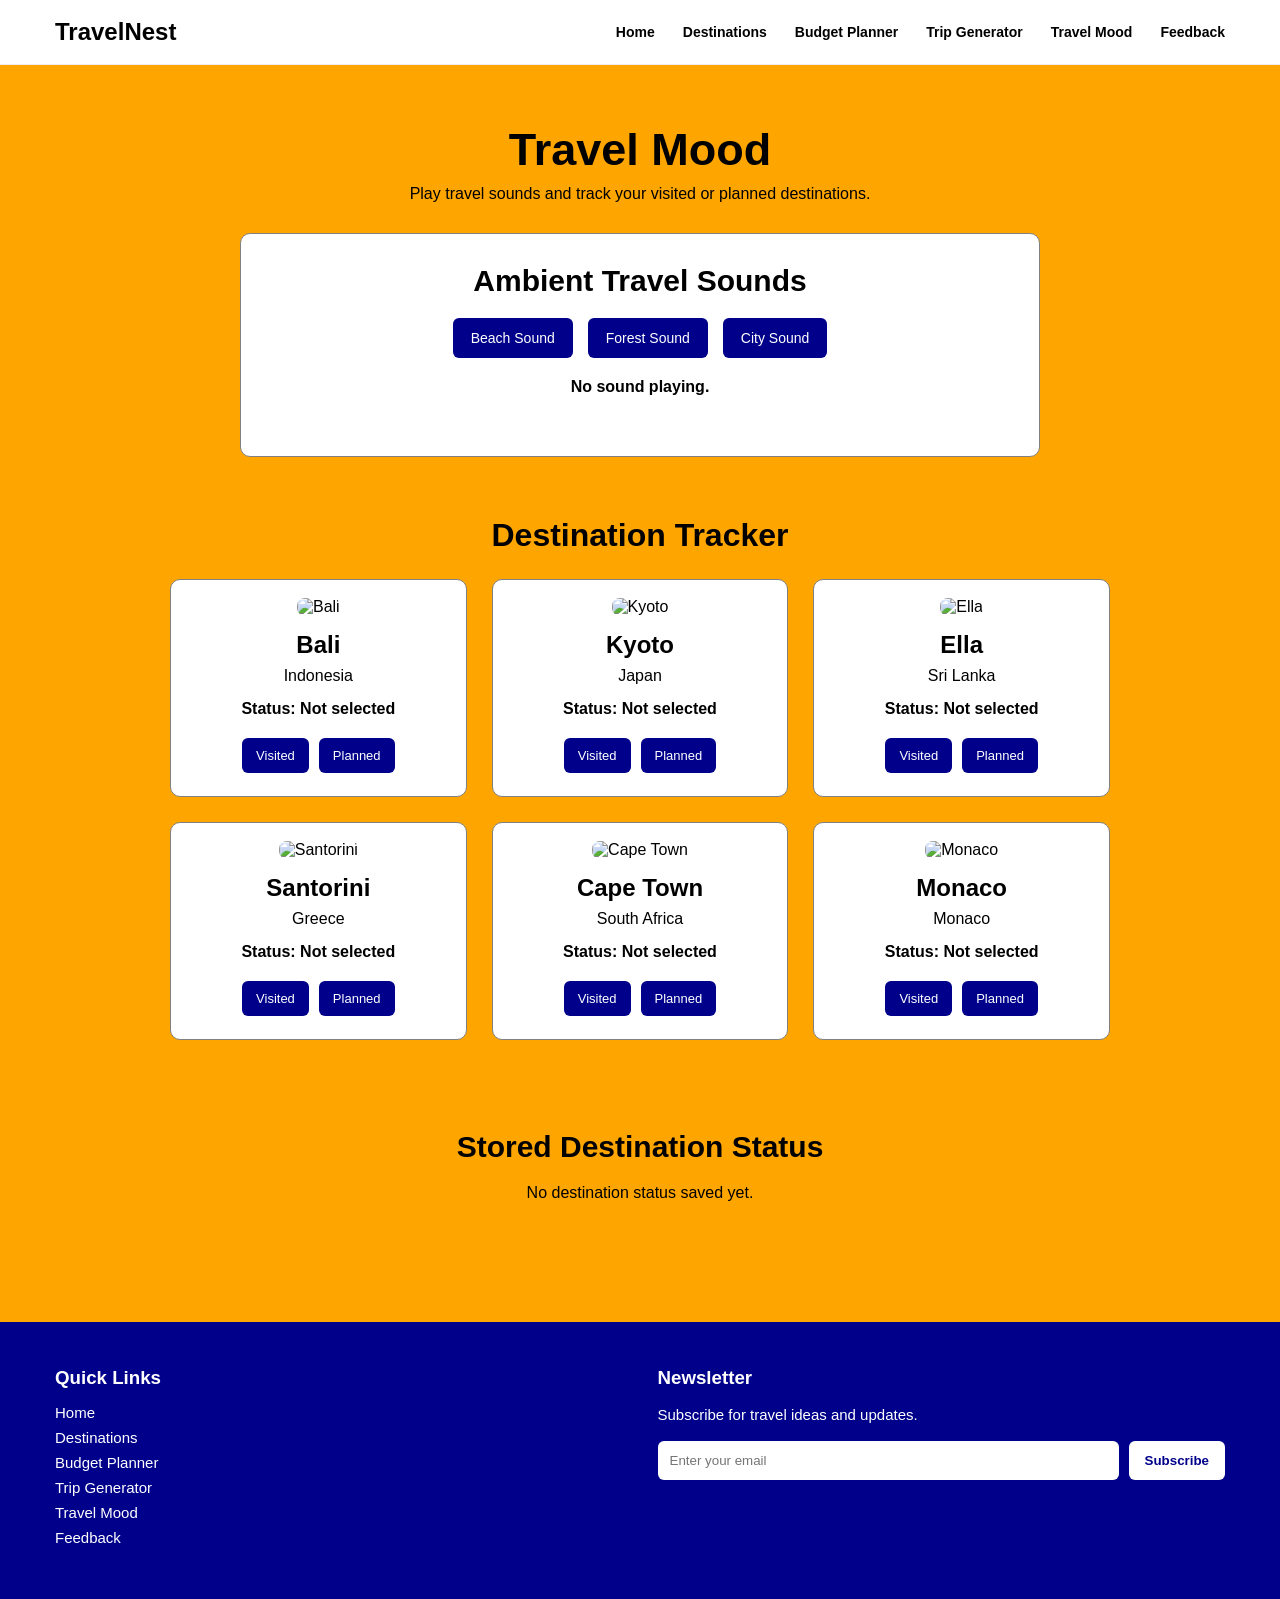
==== mood.html @ edeebd44 "Add files via upload" ====
<!DOCTYPE html>
<html lang="en">

<head>
    <meta charset="UTF-8">
    <meta name="viewport" content="width=device-width, initial-scale=1.0">
    <title>TravelNest | Travel Mood</title>
    <link rel="stylesheet" href="style.css">
</head>

<body>

    <header class="header">
        <nav class="navbar">
            <a href="index.html" class="logo">TravelNest</a>

            <ul class="nav-links" id="navLinks">
                <li><a href="index.html">Home</a></li>
                <li><a href="destinations.html">Destinations</a></li>
                <li><a href="budget.html">Budget Planner</a></li>
                <li><a href="generator.html">Trip Generator</a></li>
                <li><a href="mood.html">Travel Mood</a></li>
                <li><a href="feedback.html">Feedback</a></li>
            </ul>

            <button class="hamburger" id="hamburger" aria-label="Open navigation menu">
                <span></span>
                <span></span>
                <span></span>
            </button>
        </nav>
    </header>

    <section class="mood-section">
        <h1>Travel Mood</h1>
        <p>Play travel sounds and track your visited or planned destinations.</p>

        <div class="sound-box">
            <h2>Ambient Travel Sounds</h2>

            <div class="sound-buttons">
                <button id="beachBtn" type="button">Beach Sound</button>
                <button id="forestBtn" type="button">Forest Sound</button>
                <button id="cityBtn" type="button">City Sound</button>
            </div>

            <p id="soundStatus">No sound playing.</p>

            <audio id="beachSound" src="sounds/beach.mp3" loop></audio>
            <audio id="forestSound" src="sounds/forest.mp3" loop></audio>
            <audio id="citySound" src="sounds/city.mp3" loop></audio>
        </div>

        <div class="tracker-section">
            <h2>Destination Tracker</h2>

            <div class="tracker-grid" id="trackerGrid">
                <!-- JavaScript adds tracker cards here -->
            </div>
        </div>

        <div class="stored-tracker-section">
            <h2>Stored Destination Status</h2>
            <div id="storedTrackerBox"></div>
        </div>
    </section>

    <footer class="footer">
    <div class="footer-content">
        <div class="footer-links">
            <h3>Quick Links</h3>
            <a href="index.html">Home</a>
            <a href="destinations.html">Destinations</a>
            <a href="budget.html">Budget Planner</a>
            <a href="generator.html">Trip Generator</a>
            <a href="mood.html">Travel Mood</a>
            <a href="feedback.html">Feedback</a>
        </div>

        <div class="footer-newsletter">
            <h3>Newsletter</h3>
            <p>Subscribe for travel ideas and updates.</p>

            <form id="newsletterForm">
                <input type="email" id="newsletterEmail" placeholder="Enter your email">
                <button type="submit">Subscribe</button>
            </form>

            <p id="newsletterMessage"></p>
        </div>
    </div>
    </footer>

    <script src="main.js"></script>
    <script src="mood.js"></script>
</body>

</html>
---- style.css ----
*
{
    margin: 0;
    padding: 0;
    box-sizing: border-box;
}

body
{
    font-family: Arial, sans-serif;
    color: black;
    background-color: white;
}

/* Header */
.header
{
    width: 100%;
    background-color: white;
    border-bottom: 1px solid #eeeeee;
}

.navbar
{
    max-width: 1280px;
    margin: 0 auto;
    padding: 18px 55px;
    display: flex;
    justify-content: space-between;
    align-items: center;
}

.logo
{
    font-size: 24px;
    font-weight: 800;
    color: black;
    text-decoration: none;
}

.nav-links
{
    display: flex;
    align-items: center;
    gap: 28px;
    list-style: none;
}

.nav-links a
{
    color: black;
    text-decoration: none;
    font-size: 14px;
    font-weight: 600;
}

.nav-links a:hover
{
    color: darkblue;
}

/* Hamburger */
.hamburger
{
    display: none;
    width: 38px;
    height: 32px;
    background: none;
    border: none;
    cursor: pointer;
}

.hamburger span
{
    display: block;
    width: 26px;
    height: 3px;
    background-color: black;
    margin: 5px auto;
}

/* Hero Section */
.hero-section
{
    max-width: 1280px;
    margin: 0 auto;
    display: grid;
    grid-template-columns: 1fr 1fr;
    align-items: center;
    min-height: 40vh;
    padding: 70px 55px;
    gap: 40px;
    background-color: white;
}

.hero-text h1
{
    font-size: 48px;
    line-height: 1.1;
    font-weight: 600;
    margin-bottom: 18px;
}

.hero-text p
{
    color: black;
    font-size: 16px;
    line-height: 1.5;
    margin-bottom: 20px;
}

.view-btn
{
    display: inline-block;
    background-color: black;
    color: white;
    text-decoration: none;
    font-size: 12px;
    padding: 10px 15px;
    border-radius: 5px;
}

.view-btn:hover
{
    background-color: darkblue;
}

.hero-image img
{
    width: 700px;
    height: 500px;
    object-fit: cover;
    border-radius: 8px;
}

/* Destination of the Day */
.destination-day-section
{
    width: 100%;
    background-color: orange;
    text-align: center;
    padding: 70px 20px;
    margin-top: 40px;
}

.destination-day-section h2
{
    font-size: 42px;
    line-height: 1.1;
    font-weight: 700;
    margin-bottom: 10px;
    color: black;
}

.destination-day-section p
{
    font-size: 15px;
    margin-bottom: 35px;
    color: black;
}

.destination-card
{
    width: 650px;
    max-width: 90%;
    margin: 0 auto;
    color: black;
    text-align: center;
}

.destination-day-img
{
    width: 100%;
    height: 360px;
    object-fit: cover;
    border-radius: 8px;
    margin-bottom: 22px;
}

.destination-card h3
{
    font-size: 30px;
    margin-bottom: 12px;
    color: black;
}

.destination-card p
{
    color: black;
    font-size: 15px;
    line-height: 1.5;
}

/* Mobile */
@media screen and (max-width: 768px)
{
    .navbar
    {
        padding: 16px 25px;
    }

    .hamburger
    {
        display: block;
    }

    .nav-links
    {
        position: absolute;
        top: 65px;
        left: 0;
        width: 100%;
        background-color: white;
        flex-direction: column;
        gap: 18px;
        padding: 25px 0;
        display: none;
        border-bottom: 1px solid #eeeeee;
    }

    .nav-links.active
    {
        display: flex;
    }

    .hero-section
    {
        grid-template-columns: 1fr;
        min-height: auto;
        padding: 45px 25px;
        gap: 25px;
    }

    .hero-text h1
    {
        font-size: 32px;
    }

    .hero-text p
    {
        font-size: 15px;
    }

    .hero-image img
    {
        width: 100%;
        height: 260px;
    }

    .destination-day-section
    {
        padding: 50px 20px;
        margin-top: 20px;
    }

    .destination-day-section h2
    {
        font-size: 32px;
    }

    .destination-card
    {
        width: 100%;
        max-width: 100%;
    }

    .destination-day-img
    {
        width: 100%;
        height: 220px;
    }
}

/* Destination Page */
.destinations-section
{
    padding: 60px 55px;
    text-align: center;
    background-color: orange;
}

.destinations-section h1
{
    font-size: 45px;
    line-height: 1.1;
    font-weight: 700;
    margin-bottom: 25px;
    color: black;
}

.filter-box
{
    width: 800px;
    max-width: 100%;
    margin: 0 auto 40px;
    background-color: white;
    padding: 25px;
    border-radius: 10px;
    border: 1px solid grey;
}

.filter-box select
{
    width: 100%;
    padding: 14px 16px;
    border: 1px solid #cccccc;
    border-radius: 6px;
    font-family: Arial, sans-serif;
    font-size: 15px;
    background-color: white;
    cursor: pointer;
}

/* Destination Cards */
.destination-grid
{
    width: 1000px;
    max-width: 100%;
    margin: 0 auto;
    display: grid;
    grid-template-columns: repeat(3, 1fr);
    gap: 28px;
}

.destination-item
{
    background-color: white;
    border-radius: 10px;
    overflow: hidden;
    text-align: center;
    border: 1px solid grey;
    cursor: pointer;
}

.destination-item:hover
{
    transform: translateY(-5px);
}

.destination-item img
{
    width: 100%;
    height: 230px;
    object-fit: cover;
}

.destination-item h2
{
    font-size: 24px;
    font-weight: 700;
    margin-top: 18px;
    margin-bottom: 8px;
    color: black;
}

.destination-item p
{
    color: black;
    font-size: 15px;
    margin-bottom: 22px;
}

/* Modal */
.modal
{
    display: none;
    position: fixed;
    z-index: 2000;
    left: 0;
    top: 0;
    width: 100%;
    height: 100vh;
    background-color: rgba(0, 0, 0, 0.65);
}

.modal-content
{
    background-color: white;
    width: 620px;
    max-width: 90%;
    margin: 80px auto;
    padding: 30px;
    border-radius: 10px;
    position: relative;
    text-align: left;
    border: 1px solid grey;
}

.close-btn
{
    position: absolute;
    top: 12px;
    right: 18px;
    font-size: 32px;
    font-weight: bold;
    cursor: pointer;
    color: black;
}

.close-btn:hover
{
    color: darkblue;
}

.modal-content h2
{
    font-size: 32px;
    margin-bottom: 12px;
    color: black;
}

.modal-content p
{
    color: black;
    font-size: 15px;
    line-height: 1.6;
    margin-bottom: 18px;
}

.modal-content h3
{
    font-size: 20px;
    margin-top: 20px;
    margin-bottom: 10px;
    color: black;
}

.modal-content ul
{
    padding-left: 22px;
    margin-bottom: 18px;
}

.modal-content li
{
    margin-bottom: 6px;
}

.cost-table
{
    width: 100%;
    border-collapse: collapse;
    margin-top: 10px;
}

.cost-table th,
.cost-table td
{
    border: 1px solid grey;
    padding: 12px;
    font-size: 14px;
}

.cost-table th
{
    background-color: darkblue;
    color: white;
}

/* Mobile */
@media screen and (max-width: 750px)
{
    .destinations-section
    {
        padding: 40px 20px;
    }

    .destinations-section h1
    {
        font-size: 35px;
    }

    .filter-box
    {
        width: 100%;
        max-width: 100%;
        padding: 22px;
    }

    .destination-grid
    {
        width: 100%;
        grid-template-columns: 1fr;
        gap: 22px;
    }

    .destination-item img
    {
        height: 240px;
    }

    .modal-content
    {
        margin: 50px auto;
        padding: 24px;
    }
}

/* Budget Planner Page */
.budget-section
{
    padding: 60px 55px;
    text-align: center;
    background-color: orange;
}

.budget-section h1
{
    font-size: 45px;
    line-height: 1.1;
    font-weight: 700;
    margin-bottom: 10px;
    color: black;
}

.budget-section > p
{
    color: black;
    font-size: 16px;
    margin-bottom: 30px;
}

/* Budget Form and Result */
.budget-box
{
    display: block;
}

#budgetForm
{
    width: 800px;
    max-width: 100%;
    margin: 0 auto 30px;
    background-color: white;
    padding: 30px;
    border-radius: 10px;
    text-align: left;
    border: 1px solid grey;
}

#budgetForm label
{
    display: block;
    font-weight: 600;
    margin-bottom: 8px;
}

#budgetForm input,
#budgetForm select
{
    width: 100%;
    padding: 13px;
    margin-bottom: 18px;
    border: 1px solid #cccccc;
    border-radius: 6px;
    font-family: Arial, sans-serif;
    font-size: 15px;
    background-color: white;
}

#budgetForm button,
#saveBudgetBtn
{
    background-color: darkblue;
    color: white;
    border: none;
    padding: 12px 18px;
    border-radius: 6px;
    font-family: Arial, sans-serif;
    font-size: 15px;
    cursor: pointer;
}

#budgetForm button:hover,
#saveBudgetBtn:hover
{
    background-color: black;
}

/* Budget Result */
.budget-result
{
    width: 800px;
    max-width: 100%;
    margin: 0 auto 30px;
    background-color: white;
    padding: 30px;
    border-radius: 10px;
    text-align: left;
    border: 1px solid grey;
}

.budget-result h2
{
    font-size: 28px;
    margin-bottom: 20px;
    text-align: center;
}

.budget-result p
{
    color: black;
    font-size: 17px;
    margin-bottom: 15px;
}

.progress-bar
{
    width: 100%;
    height: 18px;
    background-color: #dddddd;
    border-radius: 20px;
    overflow: hidden;
    margin: 20px 0;
}

.progress-fill
{
    width: 0%;
    height: 100%;
    background-color: darkblue;
    transition: width 0.6s ease;
}

/* Saved Budget Section */
.saved-budget-section
{
    width: 800px;
    max-width: 100%;
    margin: 0 auto;
    background-color: white;
    padding: 30px;
    border-radius: 10px;
    text-align: center;
    border: 1px solid grey;
}

.saved-budget-section h2
{
    font-size: 30px;
    margin-bottom: 20px;
}

.saved-budget-card
{
    background-color: white;
    padding: 18px;
    border-radius: 8px;
    margin-bottom: 15px;
    text-align: left;
    border: 1px solid grey;
}

.saved-budget-card h3
{
    font-size: 22px;
    margin-bottom: 8px;
}

.saved-budget-card p
{
    color: black;
    margin-bottom: 5px;
}

/* Mobile */
@media screen and (max-width: 750px)
{
    .budget-section
    {
        padding: 40px 20px;
    }

    .budget-section h1
    {
        font-size: 35px;
    }

    #budgetForm,
    .budget-result,
    .saved-budget-section
    {
        width: 100%;
        max-width: 100%;
        padding: 22px;
    }
}

/* Random Trip Generator Page */
.generator-section
{
    text-align: center;
    background-color: orange;
}

.generator-section h1
{
    font-size: 45px;
    line-height: 1.1;
    font-weight: 700;
    padding: 60px 55px 20px;
    color: black;
}

.generator-section > p
{
    color: black;
    font-size: 16px;
    margin-bottom: 30px;
}

/* Generator Form */
.generator-box
{
    display: block;
}

.generator-form
{
    width: 800px;
    max-width: 100%;
    margin: 0 auto 30px;
    background-color: white;
    padding: 30px;
    border-radius: 10px;
    text-align: left;
    border: 1px solid grey;
}

.generator-form label
{
    display: block;
    font-weight: 600;
    margin-bottom: 8px;
}

.generator-form select
{
    width: 100%;
    padding: 13px;
    margin-bottom: 18px;
    border: 1px solid #cccccc;
    border-radius: 6px;
    font-family: Arial, sans-serif;
    font-size: 15px;
    background-color: white;
}

.generator-form button
{
    width: 100%;
    background-color: darkblue;
    color: white;
    border: none;
    padding: 12px 18px;
    border-radius: 6px;
    font-family: Arial, sans-serif;
    font-size: 15px;
    cursor: pointer;
    margin-bottom: 12px;
}

.generator-form button:hover
{
    background-color: black;
}

#surpriseBtn
{
    background-color: darkblue;
}

#surpriseBtn:hover
{
    background-color: black;
}

/* Suggested Destination */
.suggestion-card
{
    width: 800px;
    max-width: 100%;
    margin: 0 auto 30px;
    background-color: white;
    padding: 30px;
    border-radius: 10px;
    text-align: center;
    border: 1px solid grey;
}

.suggestion-card img
{
    width: 100%;
    height: 330px;
    object-fit: cover;
    border-radius: 8px;
    margin-bottom: 18px;
}

.suggestion-card h2
{
    font-size: 28px;
    margin-bottom: 10px;
}

.suggestion-card p
{
    color: black;
    font-size: 15px;
    line-height: 1.5;
    margin-bottom: 15px;
}

.suggestion-card button
{
    background-color: darkblue;
    color: white;
    border: none;
    padding: 11px 16px;
    border-radius: 6px;
    font-family: Arial, sans-serif;
    cursor: pointer;
}

.suggestion-card button:hover
{
    background-color: black;
}

/* Animation for Surprise Me Again */
.suggestion-card.animate
{
    animation: popAnimation 0.5s ease;
}

@keyframes popAnimation
{
    0%
    {
        transform: scale(0.95);
        opacity: 0.5;
    }

    100%
    {
        transform: scale(1);
        opacity: 1;
    }
}

/* Wishlist */
.wishlist-section
{
    width: 100%;
    margin: 40px 0 0 0;
    background-color: lightblue;
    padding: 50px 55px;
    text-align: center;
}

.wishlist-section h2
{
    font-size: 30px;
    margin-bottom: 20px;
}

.wishlist-item
{
    width: 800px;
    max-width: 100%;
    margin: 0 auto 15px;
    background-color: white;
    padding: 18px;
    border-radius: 8px;
    text-align: left;
    border: 1px solid grey;
}

.wishlist-item h3
{
    font-size: 22px;
    margin-bottom: 6px;
}

.wishlist-item p
{
    color: black;
}

/* Mobile */
@media screen and (max-width: 750px)
{
    .generator-section
    {
        padding: 0 20px 20px;
    }

    .generator-section h1
    {
        font-size: 35px;
        padding: 40px 0 20px;
    }

    .generator-form,
    .suggestion-card,
    .wishlist-section
    {
        width: 100%;
        max-width: 100%;
        padding: 22px;
    }

    .suggestion-card img
    {
        height: 220px;
    }
}
/* Travel Mood Page */
.mood-section
{
    padding: 60px 55px;
    text-align: center;
    background-color: orange;
}

.mood-section h1
{
    font-size: 45px;
    line-height: 1.1;
    font-weight: 700;
    margin-bottom: 10px;
    color: black;
}

.mood-section p
{
    color: black;
    font-size: 16px;
    margin-bottom: 30px;
}

/* Sound Box */
.sound-box
{
    width: 800px;
    background-color: white;
    margin: 0 auto 30px;
    padding: 30px;
    border-radius: 10px;
    border: 1px solid grey;
}

.sound-box h2
{
    font-size: 30px;
    margin-bottom: 20px;
}

.sound-buttons
{
    display: flex;
    justify-content: center;
    gap: 15px;
    flex-wrap: wrap;
}

.sound-buttons button
{
    background-color: darkblue;
    color: white;
    border: none;
    padding: 12px 18px;
    border-radius: 6px;
    font-family: Arial, sans-serif;
    font-size: 14px;
    cursor: pointer;
}

.sound-buttons button:hover
{
    background-color: black;
}

.sound-buttons button.active-sound
{
    background-color: black;
}

#soundStatus
{
    margin-top: 20px;
    font-weight: 600;
    color: black;
}

/* Destination Tracker */
.tracker-section
{
    width: 1000px;
    max-width: 100%;
    margin: 0 auto 30px;
    padding: 30px;
    text-align: center;
}

.tracker-section h2
{
    font-size: 32px;
    margin-bottom: 25px;
}

.tracker-grid
{
    display: grid;
    grid-template-columns: repeat(3, 1fr);
    gap: 25px;
}

.tracker-card
{
    background-color: white;
    padding: 18px;
    border-radius: 10px;
    text-align: center;
    border: 1px solid grey;
}

.tracker-card img
{
    width: 100%;
    height: 180px;
    object-fit: cover;
    border-radius: 8px;
    margin-bottom: 15px;
}

.tracker-card h3
{
    font-size: 24px;
    margin-bottom: 8px;
}

.tracker-card p
{
    color: black;
    margin-bottom: 15px;
}

.tracker-card button
{
    background-color: darkblue;
    color: white;
    border: none;
    padding: 10px 14px;
    border-radius: 6px;
    font-family: Arial, sans-serif;
    font-size: 13px;
    cursor: pointer;
    margin: 5px;
}

.tracker-card button:hover
{
    background-color: black;
}

.status-text
{
    font-weight: 700;
    color: darkblue;
}

/* Stored Tracker Section */
.stored-tracker-section
{
    width: 800px;
    max-width: 100%;
    margin: 0 auto;
    padding: 30px;
    text-align: center;
}

.stored-tracker-section h2
{
    font-size: 30px;
    margin-bottom: 20px;
}

.stored-tracker-item
{
    background-color: white;
    padding: 18px;
    margin-bottom: 15px;
    text-align: left;
    border: 1px solid grey;
    border-radius: 10px;
}

.stored-tracker-item h3
{
    font-size: 22px;
    margin-bottom: 6px;
}

.stored-tracker-item p
{
    color: black;
}

/* Mobile */
@media screen and (max-width: 750px)
{
    .mood-section
    {
        padding: 40px 20px;
    }

    .mood-section h1
    {
        font-size: 35px;
    }

    .sound-box,
    .tracker-section,
    .stored-tracker-section
    {
        width: 100%;
        max-width: 100%;
        padding: 22px;
    }

    .tracker-grid
    {
        grid-template-columns: 1fr;
    }

    .sound-buttons
    {
        flex-direction: column;
    }

    .sound-buttons button
    {
        width: 100%;
    }

    .tracker-card img
    {
        height: 200px;
    }
}

/* Feedback Page */
.feedback-section
{
    padding: 60px 55px;
    text-align: center;
    background-color: orange;
}

.feedback-section h1
{
    font-size: 45px;
    line-height: 1.1;
    font-weight: 700;
    margin-bottom: 10px;
    text-align: center;
    color: black;
}

.feedback-section p
{
    color: black;
    font-size: 16px;
    margin-bottom: 20px;
    text-align: center;
}

/* Feedback Form */
#feedbackForm
{
    width: 800px;
    background-color: white;
    margin: 0 auto 20px;
    padding: 30px;
    border-radius: 10px;
    text-align: left;
    border: 1px solid grey;
}

#feedbackForm label
{
    display: block;
    font-weight: 600;
    margin-bottom: 8px;
}

#feedbackForm input, #feedbackForm textarea
{
    width: 100%;
    padding: 13px;
    margin-bottom: 18px;
    border: 1px solid #cccccc;
    border-radius: 6px;
    font-family: Arial, sans-serif;
    font-size: 15px;
}

#feedbackForm textarea
{
    height: 140px;
    resize: vertical;
}

#feedbackForm button
{
    background-color: darkblue;
    color: white;
    padding: 12px 18px;
    border-radius: 6px;
    font-family: Arial, sans-serif;
    font-size: 15px;
    cursor: pointer;
    border: none;
}

#feedbackForm button:hover
{
    background-color: black;
}

#feedbackMessage
{
    margin-top: 15px;
    font-weight: 600;
}

/* FAQ */
.faq-box
{
    width: 800px;
    margin: 0 auto;
    background-color: white;
    padding: 30px;
    border-radius: 10px;
    text-align: left;
    border: 1px solid grey;
}

.faq-box h2
{
    font-size: 30px;
    margin-bottom: 20px;
    text-align: center;
}

.faq-item
{
    margin-bottom: 12px;
}

.faq-question
{
    width: 100%;
    background-color: darkblue;
    color: white;
    padding: 14px;
    border-radius: 6px;
    font-family: Arial, sans-serif;
    font-size: 15px;
    text-align: left;
    cursor: pointer;
    border: none;
    outline: none;
}

.faq-question:hover
{
    background-color: black;
}

.faq-answer
{
    display: none;
    background-color: white;
    padding: 14px;
    border-radius: 6px;
    margin-top: 5px;
    border: 1px solid grey;
}

.faq-answer p
{
    color: #000000;
    font-size: 15px;
    line-height: 1.5;
    margin-bottom: 0;
}

.faq-answer.active
{
    display: block;
}

/* Mobile */
@media screen and (max-width: 750px)
{
    .feedback-section
    {
        padding: 40px 20px;
    }

    .feedback-section h1
    {
        font-size: 35px;
    }

    #feedbackForm,
    .faq-box
    {
        width: 100%;
        max-width: 100%;
        padding: 22px;
    }

    .faq-box h2
    {
        font-size: 24px;
    }

    .faq-question
    {
        font-size: 14px;
        padding: 12px;
    }
}

/* Footer */
.footer
{
    background-color: darkblue;
    color: #ffffff;
}

.footer-content
{
    max-width: 1280px;
    margin: 0 auto;
    padding: 45px 55px;
    display: grid;
    grid-template-columns: 1fr 1fr;
    gap: 35px;
}

.footer h2,
.footer h3
{
    margin-bottom: 15px;
}

.footer p
{
    font-size: 15px;
    line-height: 1.5;
    color: #ffffff;
}

.footer-links
{
    display: flex;
    flex-direction: column;
}

.footer-links a
{
    color: white;
    text-decoration: none;
    margin-bottom: 8px;
    font-size: 15px;
}

.footer-links a:hover
{
    text-decoration: underline;
}

#newsletterForm
{
    display: flex;
    gap: 10px;
    margin-top: 15px;
}

#newsletterEmail
{
    flex: 1;
    padding: 12px;
    border: none;
    border-radius: 6px;
    font-family: arial, Arial, sans-serif;
}

#newsletterForm button
{
    background-color: white;
    color: darkblue;
    border: none;
    padding: 12px 16px;
    border-radius: 6px;
    font-family: arial, sans-serif;
    font-weight: 600;
    cursor: pointer;
}

#newsletterForm button:hover
{
    background-color: white;
}

#newsletterMessage
{
    margin-top: 10px;
    font-size: 14px;
    font-weight: 600;
}

.footer-bottom
{
    border-top: 1px solid grey;
    text-align: center;
    padding: 15px;
}

/* Footer Mobile */
@media screen and (max-width: 750px)
{
    .footer-content
    {
        grid-template-columns: 1fr;
        padding: 35px 25px;
    }

    #newsletterForm
    {
        flex-direction: column;
    }
}
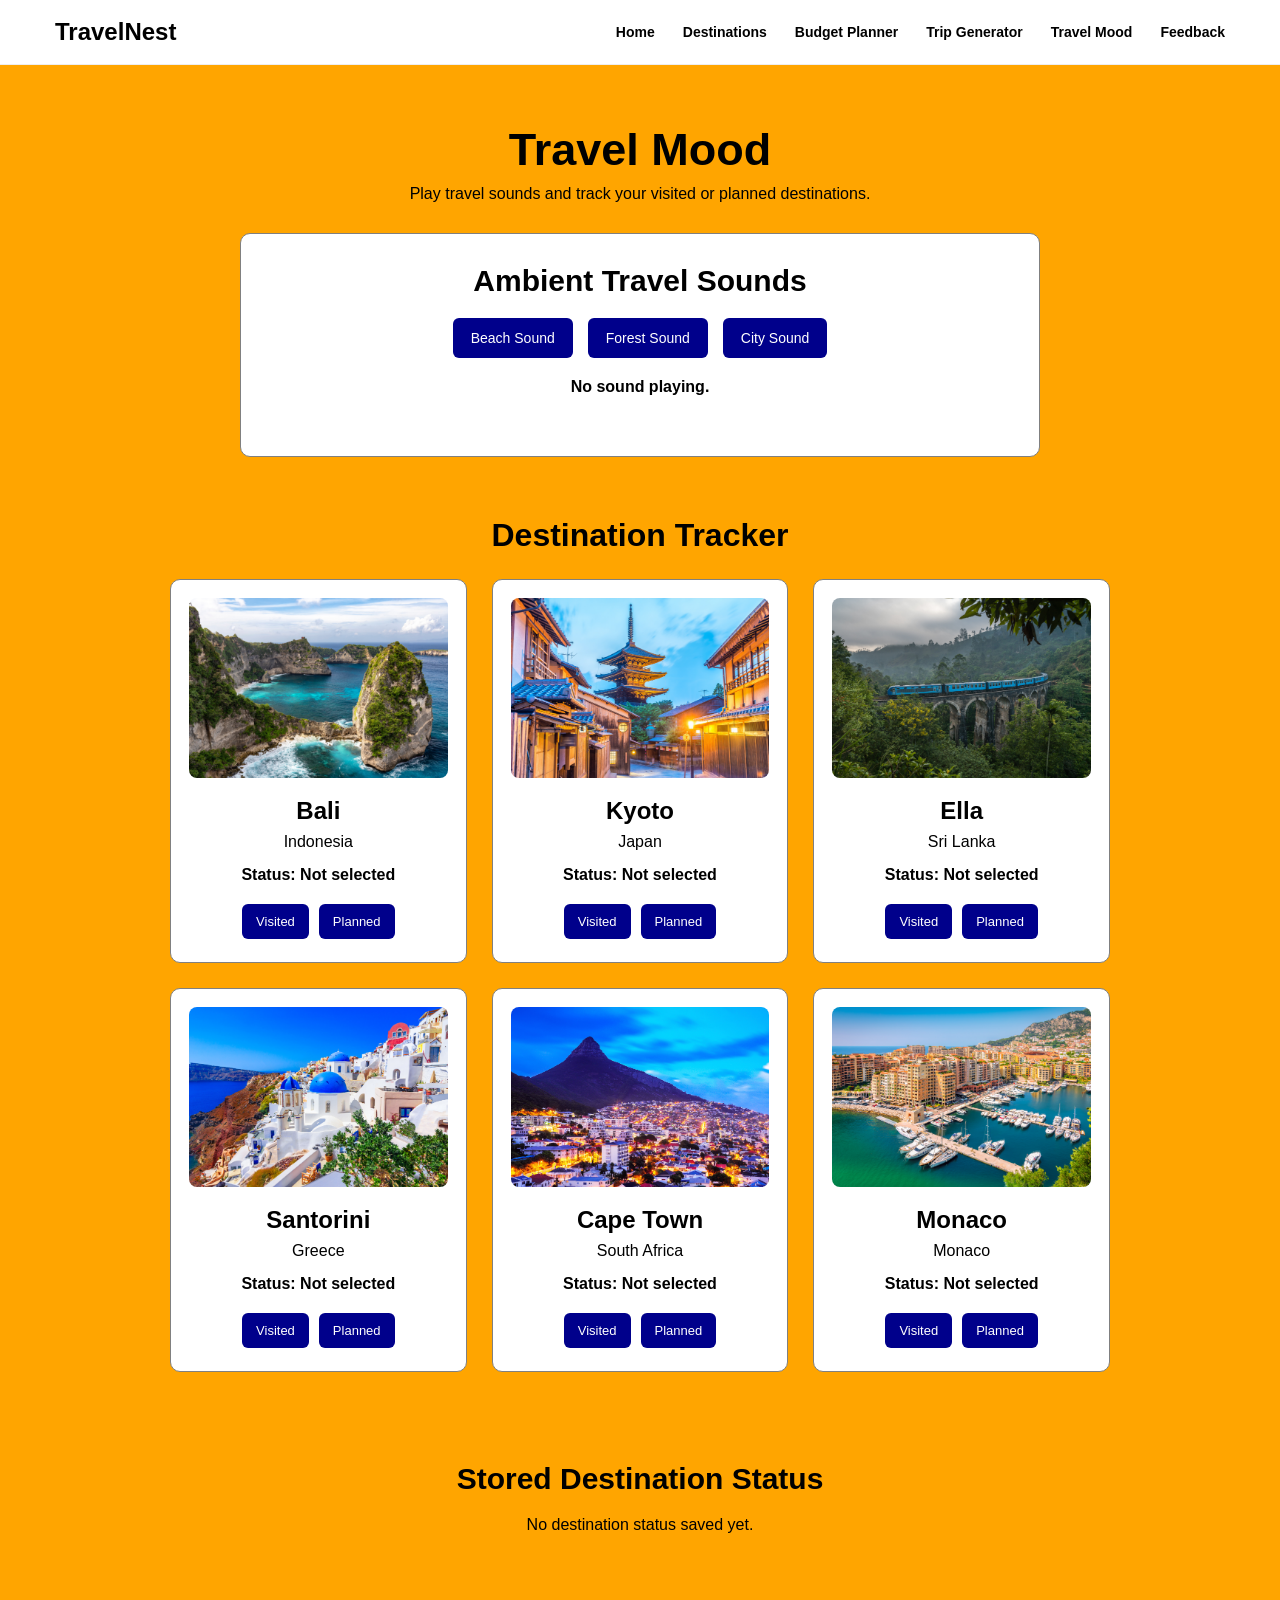
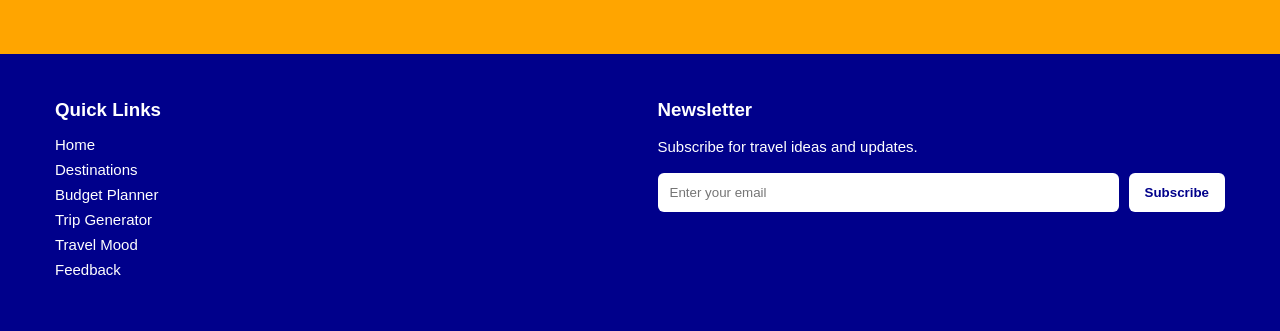
==== commit 73362d75: "Update mood.html" ====
--- a/mood.html
+++ b/mood.html
@@ -9,7 +9,6 @@
 </head>
 
 <body>
-
     <header class="header">
         <nav class="navbar">
             <a href="index.html" class="logo">TravelNest</a>
@@ -94,5 +93,4 @@
     <script src="main.js"></script>
     <script src="mood.js"></script>
 </body>
-
-</html>+</html>
